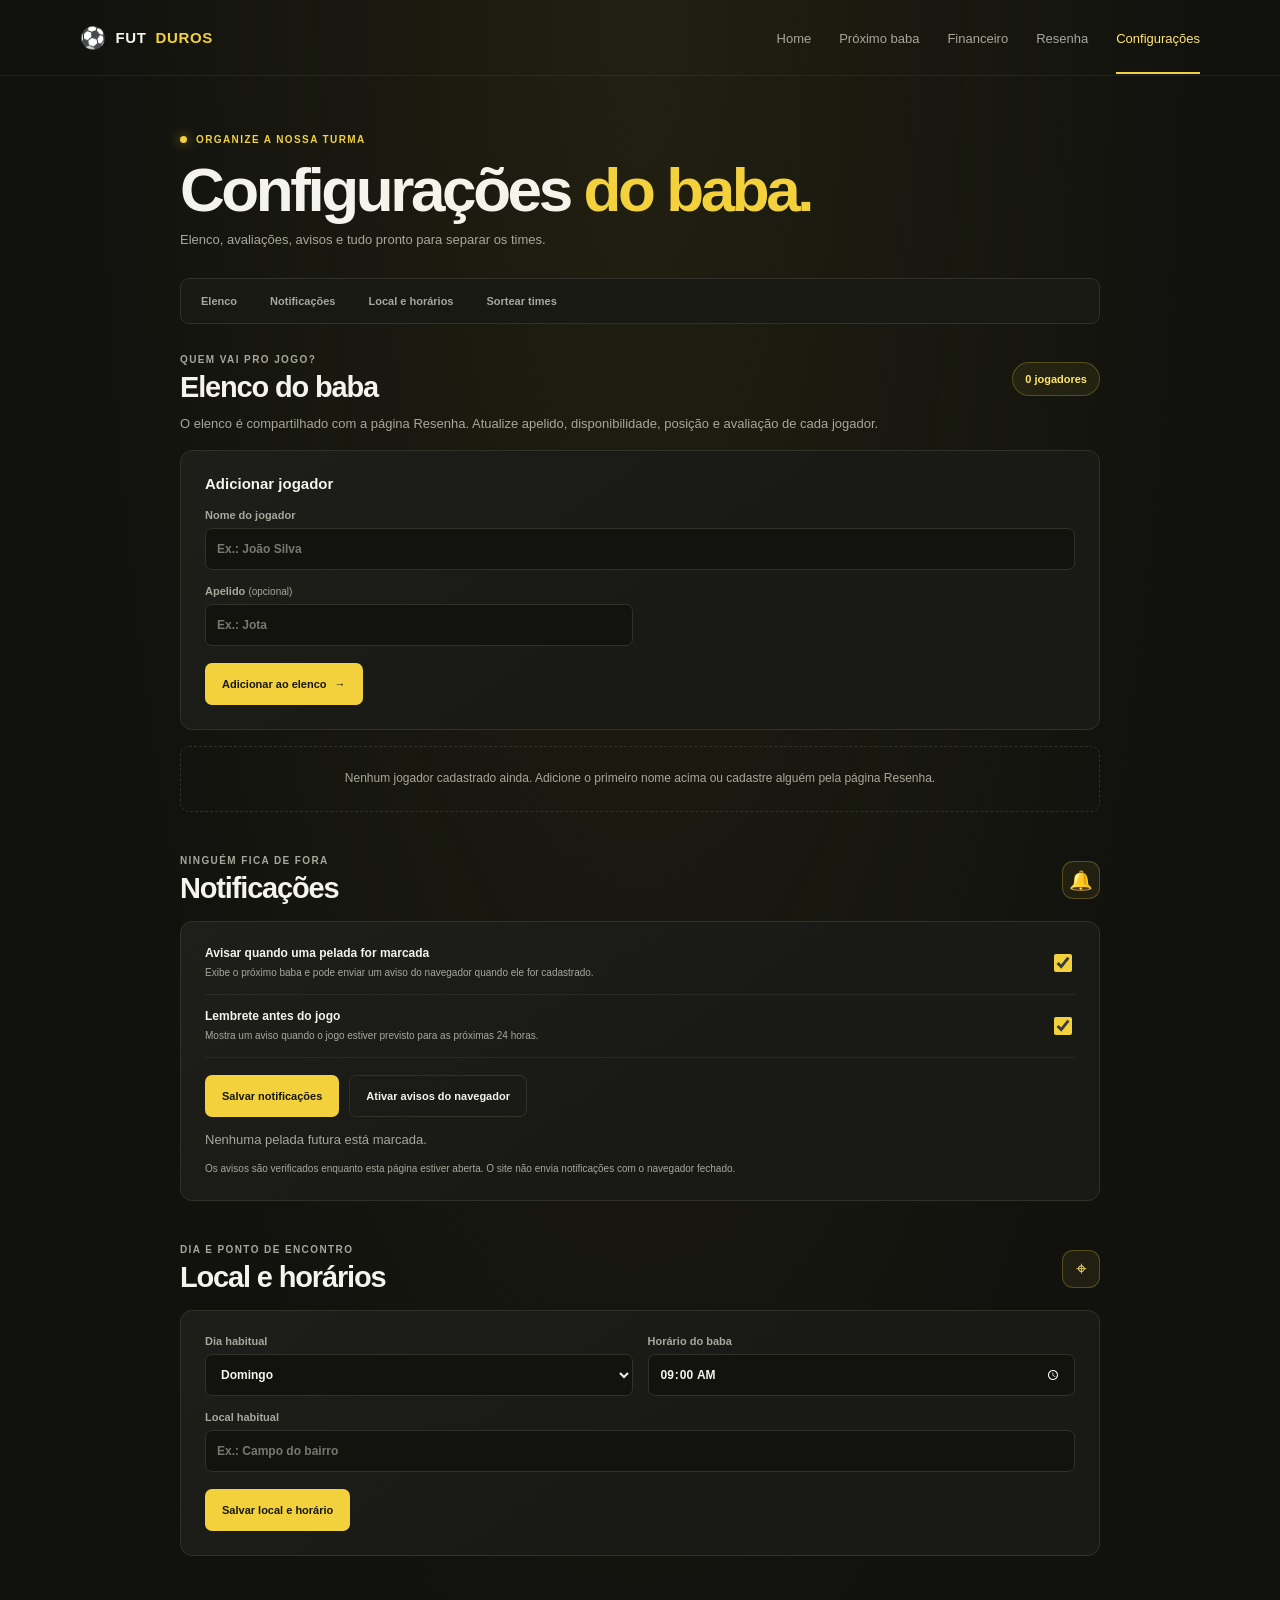
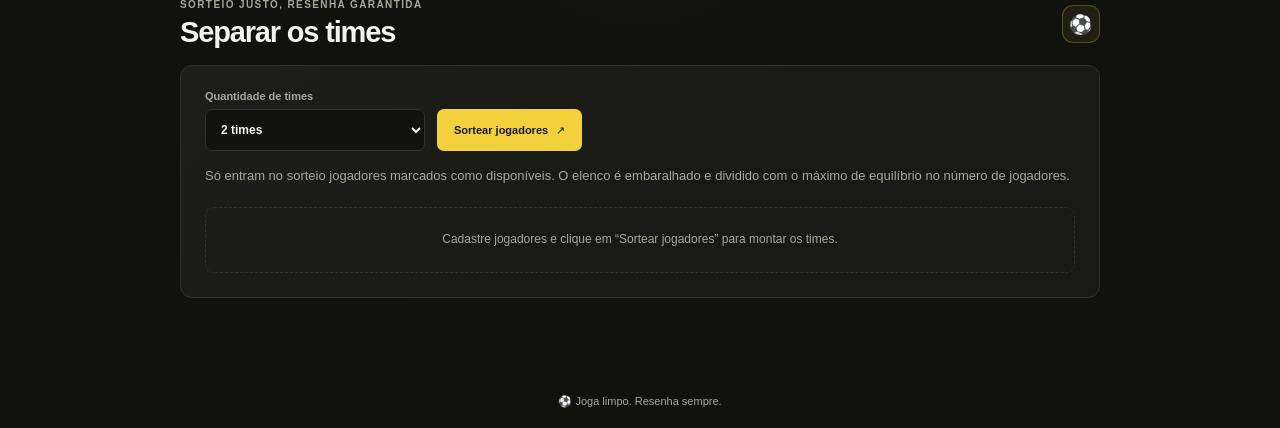
==== configurações.html @ 7fefebd0 "site" ====
<!DOCTYPE html>
<html lang="pt-BR">
<head>
    <meta charset="UTF-8">
    <meta name="viewport" content="width=device-width, initial-scale=1.0">
    <meta name="theme-color" content="#11120e">
    <meta name="description" content="Configure o elenco, as notificações e os horários do Fut Duros e Caloteiros.">
    <title>Configurações | Fut Duros e Caloteiros</title>
    <link rel="stylesheet" href="configuracoes.css">
    <script src="configuracoes.js" defer></script>
</head>
<body>
    <nav class="menu-navegacao" aria-label="Navegação principal">
        <a class="marca" href="index.html"><span class="marca-bola" aria-hidden="true">⚽</span> FUT <strong>DUROS</strong></a>
        <div class="links-navegacao">
            <a href="index.html">Home</a>
            <a href="proximobaba.html">Próximo baba</a>
            <a href="financeiro.html">Financeiro</a>
            <a href="resenha.html">Resenha</a>
            <a class="ativo" href="configurações.html" aria-current="page">Configurações</a>
        </div>
    </nav>

    <main class="conteudo-principal">
        <header class="cabecalho-pagina">
            <p class="sobretitulo"><span class="ponto-ao-vivo" aria-hidden="true"></span> ORGANIZE A NOSSA TURMA</p>
            <h1>Configurações <span>do baba.</span></h1>
            <p class="introducao">Elenco, avaliações, avisos e tudo pronto para separar os times.</p>
        </header>
        <p id="aviso-aplicacao" class="aviso-aplicacao" role="status" aria-live="polite"></p>

        <nav class="atalhos-configuracoes" aria-label="Seções de configurações">
            <a href="#elenco">Elenco</a>
            <a href="#notificacoes">Notificações</a>
            <a href="#agenda">Local e horários</a>
            <a href="#sorteio">Sortear times</a>
        </nav>

        <section id="elenco" class="secao-configuracoes" aria-labelledby="titulo-elenco">
            <div class="cabecalho-secao">
                <div>
                    <p class="rotulo">QUEM VAI PRO JOGO?</p>
                    <h2 id="titulo-elenco">Elenco do baba</h2>
                </div>
                <span id="total-jogadores" class="etiqueta-contagem">0 jogadores</span>
            </div>
            <p class="texto-apoio">O elenco é compartilhado com a página Resenha. Atualize apelido, disponibilidade, posição e avaliação de cada jogador.</p>

            <form id="formulario-jogador" class="cartao formulario-jogador">
                <h3>Adicionar jogador</h3>
                <div class="grade-campos">
                    <label class="campo campo-amplo">
                        <span>Nome do jogador</span>
                        <input id="nome-jogador" name="name" type="text" maxlength="50" autocomplete="name" placeholder="Ex.: João Silva" required>
                    </label>
                    <label class="campo">
                        <span>Apelido <small>(opcional)</small></span>
                        <input id="apelido-jogador" name="nickname" type="text" maxlength="30" placeholder="Ex.: Jota">
                    </label>
                </div>
                <div class="acoes-formulario">
                    <button class="botao botao-amarelo" type="submit">Adicionar ao elenco <span aria-hidden="true">→</span></button>
                </div>
            </form>

            <div id="lista-jogadores" class="lista-jogadores"></div>
            <p id="elenco-vazio" class="estado-vazio" hidden>Nenhum jogador cadastrado ainda. Adicione o primeiro nome acima ou cadastre alguém pela página Resenha.</p>
        </section>

        <section id="notificacoes" class="secao-configuracoes" aria-labelledby="titulo-notificacoes">
            <div class="cabecalho-secao">
                <div>
                    <p class="rotulo">NINGUÉM FICA DE FORA</p>
                    <h2 id="titulo-notificacoes">Notificações</h2>
                </div>
                <span class="icone-secao" aria-hidden="true">🔔</span>
            </div>
            <form id="formulario-notificacoes" class="cartao formulario-configuracoes">
                <label class="opcao-notificacao">
                    <span><strong>Avisar quando uma pelada for marcada</strong><small>Exibe o próximo baba e pode enviar um aviso do navegador quando ele for cadastrado.</small></span>
                    <input id="notificar-novo-jogo" type="checkbox">
                </label>
                <label class="opcao-notificacao">
                    <span><strong>Lembrete antes do jogo</strong><small>Mostra um aviso quando o jogo estiver previsto para as próximas 24 horas.</small></span>
                    <input id="notificar-lembrete" type="checkbox">
                </label>
                <div class="acoes-formulario">
                    <button class="botao botao-amarelo" type="submit">Salvar notificações</button>
                    <button id="botao-permissao-notificacao" class="botao botao-contorno" type="button">Ativar avisos do navegador</button>
                </div>
                <p id="status-permissao-notificacao" class="texto-apoio texto-status" aria-live="polite"></p>
                <p id="resumo-notificacoes" class="texto-apoio texto-status" aria-live="polite"></p>
                <p class="nota-local">Os avisos são verificados enquanto esta página estiver aberta. O site não envia notificações com o navegador fechado.</p>
            </form>
        </section>

        <section id="agenda" class="secao-configuracoes" aria-labelledby="titulo-agenda">
            <div class="cabecalho-secao">
                <div>
                    <p class="rotulo">DIA E PONTO DE ENCONTRO</p>
                    <h2 id="titulo-agenda">Local e horários</h2>
                </div>
                <span class="icone-secao" aria-hidden="true">⌖</span>
            </div>
            <form id="formulario-agenda" class="cartao formulario-configuracoes">
                <div class="grade-campos">
                    <label class="campo">
                        <span>Dia habitual</span>
                        <select id="dia-baba" name="day">
                            <option value="domingo">Domingo</option>
                            <option value="segunda">Segunda-feira</option>
                            <option value="terca">Terça-feira</option>
                            <option value="quarta">Quarta-feira</option>
                            <option value="quinta">Quinta-feira</option>
                            <option value="sexta">Sexta-feira</option>
                            <option value="sabado">Sábado</option>
                        </select>
                    </label>
                    <label class="campo">
                        <span>Horário do baba</span>
                        <input id="horario-baba" name="time" type="time" required>
                    </label>
                    <label class="campo campo-amplo">
                        <span>Local habitual</span>
                        <input id="local-baba" name="location" type="text" maxlength="100" placeholder="Ex.: Campo do bairro" required>
                    </label>
                </div>
                <div class="acoes-formulario">
                    <button class="botao botao-amarelo" type="submit">Salvar local e horário</button>
                </div>
            </form>
        </section>

        <section id="sorteio" class="secao-configuracoes" aria-labelledby="titulo-sorteio">
            <div class="cabecalho-secao">
                <div>
                    <p class="rotulo">SORTEIO JUSTO, RESENHA GARANTIDA</p>
                    <h2 id="titulo-sorteio">Separar os times</h2>
                </div>
                <span class="icone-secao" aria-hidden="true">⚽</span>
            </div>
            <div class="cartao painel-sorteio">
                <div class="controles-sorteio">
                    <label class="campo">
                        <span>Quantidade de times</span>
                        <select id="quantidade-times">
                            <option value="2">2 times</option>
                            <option value="3">3 times</option>
                            <option value="4">4 times</option>
                        </select>
                    </label>
                    <button id="botao-sortear" class="botao botao-amarelo" type="button">Sortear jogadores <span aria-hidden="true">↗</span></button>
                </div>
                <p class="texto-apoio">Só entram no sorteio jogadores marcados como disponíveis. O elenco é embaralhado e dividido com o máximo de equilíbrio no número de jogadores.</p>
                <div id="resultado-sorteio" class="resultado-sorteio" aria-live="polite">
                    <p class="estado-vazio">Cadastre jogadores e clique em “Sortear jogadores” para montar os times.</p>
                </div>
            </div>
        </section>
    </main>
    <footer class="rodape">⚽ Joga limpo. Resenha sempre.</footer>
</body>
</html>
---- configuracoes.css ----
:root {
    color-scheme: dark;
    --fundo: #11120e;
    --superficie: #191a15;
    --superficie-clara: #20211b;
    --amarelo: #f2d13d;
    --amarelo-claro: #ffe66c;
    --texto: #f4f3ec;
    --texto-suave: #a7a79b;
    --borda: #303128;
    --verde: #9edb7b;
    --vermelho: #ee9489;
    font-family: 'Segoe UI', Arial, sans-serif;
    color: var(--texto);
    background: var(--fundo);
    font-synthesis: none;
    text-rendering: optimizeLegibility;
}

* {
    box-sizing: border-box;
}

body {
    min-width: 320px;
    min-height: 100vh;
    margin: 0;
    background:
        radial-gradient(ellipse at 50% 0, rgb(242 209 61 / 7%), transparent 35rem),
        var(--fundo);
}

button,
input,
select {
    font: inherit;
}

button,
a,
input,
select {
    -webkit-tap-highlight-color: transparent;
}

button:focus-visible,
a:focus-visible,
input:focus-visible,
select:focus-visible {
    outline: 2px solid var(--amarelo-claro);
    outline-offset: 3px;
}

[hidden] {
    display: none !important;
}

.menu-navegacao {
    display: flex;
    min-height: 76px;
    align-items: center;
    justify-content: space-between;
    gap: 24px;
    padding: 0 max(6vw, calc((100vw - 1120px) / 2));
    border-bottom: 1px solid rgb(255 255 255 / 6%);
}

.marca {
    display: inline-flex;
    align-items: center;
    gap: 9px;
    color: var(--texto);
    font-size: 15px;
    font-weight: 600;
    letter-spacing: .04em;
    text-decoration: none;
    white-space: nowrap;
}

.marca strong {
    color: var(--amarelo);
    font-weight: 700;
}

.marca-bola {
    font-size: 21px;
}

.links-navegacao {
    display: flex;
    align-items: center;
    gap: 28px;
}

.links-navegacao a {
    position: relative;
    padding: 29px 0 27px;
    color: var(--texto-suave);
    font-size: 13px;
    text-decoration: none;
    transition: color .18s ease;
}

.links-navegacao a:hover,
.links-navegacao a.ativo {
    color: var(--amarelo-claro);
}

.links-navegacao a.ativo::after {
    position: absolute;
    right: 0;
    bottom: -1px;
    left: 0;
    height: 2px;
    background: var(--amarelo);
    content: '';
}

.conteudo-principal {
    width: min(100% - 40px, 920px);
    margin: 0 auto;
    padding: 58px 0 34px;
}

.cabecalho-pagina {
    margin: 0 0 27px;
}

.sobretitulo,
.rotulo {
    margin: 0;
    color: var(--texto-suave);
    font-size: 10px;
    font-weight: 700;
    letter-spacing: .14em;
}

.sobretitulo {
    display: flex;
    align-items: center;
    gap: 9px;
    color: var(--amarelo);
}

.ponto-ao-vivo {
    width: 7px;
    height: 7px;
    flex: 0 0 auto;
    border-radius: 50%;
    background: var(--amarelo);
    box-shadow: 0 0 12px rgb(242 209 61 / 65%);
}

h1,
h2,
h3,
p {
    overflow-wrap: anywhere;
}

.cabecalho-pagina h1 {
    margin: 12px 0 7px;
    font-size: clamp(42px, 7vw, 62px);
    letter-spacing: -.055em;
    line-height: 1.05;
}

.cabecalho-pagina h1 span {
    color: var(--amarelo);
}

.introducao,
.texto-apoio {
    margin: 0;
    color: var(--texto-suave);
    font-size: 13px;
    line-height: 1.7;
}

.aviso-aplicacao {
    margin: -10px 0 17px;
    color: var(--verde);
    font-size: 12px;
}

.aviso-aplicacao.erro {
    color: var(--vermelho);
}

.aviso-aplicacao:empty {
    display: none;
}

.atalhos-configuracoes {
    position: sticky;
    z-index: 3;
    top: 8px;
    display: flex;
    gap: 7px;
    margin-bottom: 30px;
    padding: 7px;
    overflow-x: auto;
    border: 1px solid var(--borda);
    border-radius: 9px;
    background: rgb(25 26 21 / 95%);
    backdrop-filter: blur(12px);
    scrollbar-width: thin;
}

.atalhos-configuracoes a {
    flex: 0 0 auto;
    padding: 9px 13px;
    border-radius: 6px;
    color: var(--texto-suave);
    font-size: 11px;
    font-weight: 600;
    text-decoration: none;
    transition: background .18s ease, color .18s ease;
}

.atalhos-configuracoes a:hover,
.atalhos-configuracoes a:focus-visible {
    background: rgb(242 209 61 / 9%);
    color: var(--amarelo-claro);
}

.secao-configuracoes {
    margin: 0 0 43px;
    scroll-margin-top: 85px;
}

.cabecalho-secao {
    display: flex;
    align-items: center;
    justify-content: space-between;
    gap: 18px;
    margin-bottom: 16px;
}

.cabecalho-secao h2 {
    margin: 6px 0 0;
    font-size: clamp(23px, 4vw, 29px);
    letter-spacing: -.04em;
}

.etiqueta-contagem,
.icone-secao {
    display: inline-grid;
    min-height: 34px;
    flex: 0 0 auto;
    align-items: center;
    justify-content: center;
    padding: 0 12px;
    border: 1px solid rgb(242 209 61 / 25%);
    border-radius: 999px;
    background: rgb(242 209 61 / 7%);
    color: var(--amarelo-claro);
    font-size: 11px;
    font-weight: 700;
}

.icone-secao {
    width: 38px;
    height: 38px;
    padding: 0;
    border-radius: 11px;
    font-size: 19px;
}

.secao-configuracoes > .texto-apoio {
    margin: -7px 0 15px;
}

.cartao {
    border: 1px solid var(--borda);
    border-radius: 12px;
    background: linear-gradient(145deg, rgb(255 255 255 / 2%), transparent 55%), var(--superficie);
}

.formulario-jogador,
.formulario-configuracoes,
.painel-sorteio {
    padding: clamp(17px, 4vw, 24px);
}

.formulario-jogador {
    margin-bottom: 16px;
}

.formulario-jogador h3 {
    margin: 0 0 17px;
    font-size: 15px;
}

.grade-campos {
    display: grid;
    grid-template-columns: repeat(2, minmax(0, 1fr));
    gap: 15px;
}

.campo {
    display: grid;
    min-width: 0;
    gap: 7px;
    color: var(--texto-suave);
    font-size: 11px;
    font-weight: 600;
}

.campo-amplo {
    grid-column: span 2;
}

.campo small {
    color: var(--texto-suave);
    font-size: 10px;
    font-weight: 400;
}

.campo input,
.campo select {
    width: 100%;
    min-height: 42px;
    padding: 0 11px;
    border: 1px solid var(--borda);
    border-radius: 7px;
    background: #12130f;
    color: var(--texto);
    font-size: 12px;
}

.campo input::placeholder {
    color: #77786e;
}

.acoes-formulario {
    display: flex;
    flex-wrap: wrap;
    gap: 10px;
    margin-top: 17px;
}

.botao {
    display: inline-flex;
    min-height: 42px;
    align-items: center;
    justify-content: center;
    gap: 8px;
    padding: 0 16px;
    border: 1px solid transparent;
    border-radius: 7px;
    cursor: pointer;
    font-size: 11px;
    font-weight: 700;
    transition: transform .18s ease, background .18s ease, border-color .18s ease;
}

.botao:hover {
    transform: translateY(-1px);
}

.botao-amarelo {
    background: var(--amarelo);
    color: #17170f;
}

.botao-amarelo:hover {
    background: var(--amarelo-claro);
}

.botao-contorno {
    border-color: var(--borda);
    background: transparent;
    color: var(--texto);
}

.botao-contorno:hover {
    border-color: rgb(242 209 61 / 55%);
    background: rgb(242 209 61 / 7%);
}

.lista-jogadores {
    display: grid;
    grid-template-columns: repeat(2, minmax(0, 1fr));
    gap: 12px;
}

.jogador-cartao {
    min-width: 0;
    padding: 15px;
}

.jogador-cabecalho {
    display: flex;
    align-items: center;
    gap: 11px;
    margin-bottom: 15px;
}

.jogador-avatar {
    display: grid;
    width: 39px;
    height: 39px;
    flex: 0 0 auto;
    place-items: center;
    border: 1px solid rgb(242 209 61 / 25%);
    border-radius: 50%;
    background: rgb(242 209 61 / 8%);
    color: var(--amarelo);
    font-size: 15px;
    font-weight: 700;
}

.jogador-identidade {
    min-width: 0;
    flex: 1;
}

.jogador-identidade h3 {
    margin: 0;
    overflow: hidden;
    font-size: 14px;
    text-overflow: ellipsis;
    white-space: nowrap;
}

.jogador-identidade p {
    margin: 4px 0 0;
    color: var(--texto-suave);
    font-size: 10px;
}

.etiqueta-status {
    flex: 0 0 auto;
    padding: 5px 8px;
    border-radius: 999px;
    font-size: 9px;
    font-weight: 700;
}

.status-available {
    background: rgb(158 219 123 / 12%);
    color: var(--verde);
}

.status-absent,
.status-injured {
    background: rgb(238 148 137 / 12%);
    color: var(--vermelho);
}

.formulario-perfil {
    display: grid;
    grid-template-columns: repeat(2, minmax(0, 1fr));
    gap: 12px;
}

.acoes-perfil {
    grid-column: 1 / -1;
}

.acoes-perfil .botao {
    width: 100%;
    min-height: 37px;
}

.estado-vazio {
    margin: 0;
    padding: 22px;
    border: 1px dashed var(--borda);
    border-radius: 9px;
    color: var(--texto-suave);
    font-size: 12px;
    line-height: 1.65;
    text-align: center;
}

.formulario-configuracoes .grade-campos {
    margin-bottom: 3px;
}

.opcao-notificacao {
    display: flex;
    align-items: center;
    justify-content: space-between;
    gap: 15px;
    padding: 14px 0;
    border-bottom: 1px solid rgb(255 255 255 / 6%);
    cursor: pointer;
}

.opcao-notificacao:first-child {
    padding-top: 0;
}

.opcao-notificacao span {
    display: grid;
    gap: 5px;
}

.opcao-notificacao strong {
    font-size: 12px;
}

.opcao-notificacao small {
    color: var(--texto-suave);
    font-size: 10px;
    line-height: 1.5;
}

.opcao-notificacao input {
    width: 18px;
    height: 18px;
    flex: 0 0 auto;
    accent-color: var(--amarelo);
    cursor: pointer;
}

.texto-status:not(:empty) {
    margin-top: 12px;
}

.nota-local {
    margin: 10px 0 0;
    color: var(--texto-suave);
    font-size: 10px;
    line-height: 1.5;
}

.controles-sorteio {
    display: flex;
    align-items: end;
    gap: 12px;
    margin-bottom: 14px;
}

.controles-sorteio .campo {
    width: min(100%, 220px);
}

.painel-sorteio > .texto-apoio {
    margin-bottom: 20px;
}

.grade-times {
    display: grid;
    grid-template-columns: repeat(2, minmax(0, 1fr));
    gap: 12px;
}

.time-cartao {
    min-width: 0;
    padding: 15px;
    border: 1px solid var(--borda);
    border-radius: 10px;
    background: var(--superficie-clara);
}

.time-cabecalho {
    display: flex;
    align-items: center;
    justify-content: space-between;
    gap: 8px;
    padding-bottom: 12px;
    border-bottom: 1px solid var(--borda);
}

.time-cabecalho h3 {
    margin: 0;
    color: var(--amarelo);
    font-size: 16px;
}

.lista-time {
    display: grid;
    gap: 9px;
    margin: 14px 0;
    padding: 0;
    list-style: none;
}

.jogador-time {
    display: grid;
    gap: 3px;
}

.jogador-time strong {
    font-size: 12px;
}

.jogador-time span {
    color: var(--texto-suave);
    font-size: 10px;
}

.media-time {
    margin: 0;
    padding-top: 11px;
    border-top: 1px solid var(--borda);
    color: var(--texto-suave);
    font-size: 10px;
}

.rodape {
    padding: 20px;
    color: var(--texto-suave);
    font-size: 11px;
    text-align: center;
}

@media (max-width: 700px) {
    .menu-navegacao {
        align-items: flex-start;
        flex-direction: column;
        gap: 0;
        padding: 16px 20px 0;
    }

    .links-navegacao {
        width: 100%;
        gap: 21px;
        overflow-x: auto;
    }

    .links-navegacao a {
        flex: 0 0 auto;
        padding: 17px 0 15px;
        font-size: 12px;
    }

    .conteudo-principal {
        width: min(100% - 32px, 560px);
        padding-top: 38px;
    }

    .lista-jogadores {
        grid-template-columns: 1fr;
    }
}

@media (max-width: 480px) {
    .grade-campos,
    .formulario-perfil {
        grid-template-columns: 1fr;
    }

    .campo-amplo,
    .acoes-perfil {
        grid-column: auto;
    }

    .controles-sorteio {
        align-items: stretch;
        flex-direction: column;
    }

    .controles-sorteio .campo,
    .controles-sorteio .botao {
        width: 100%;
    }

    .grade-times {
        grid-template-columns: 1fr;
    }

    .acoes-formulario .botao {
        width: 100%;
    }
}

@media (prefers-reduced-motion: reduce) {
    *,
    *::before,
    *::after {
        scroll-behavior: auto !important;
        transition-duration: .01ms !important;
    }
}
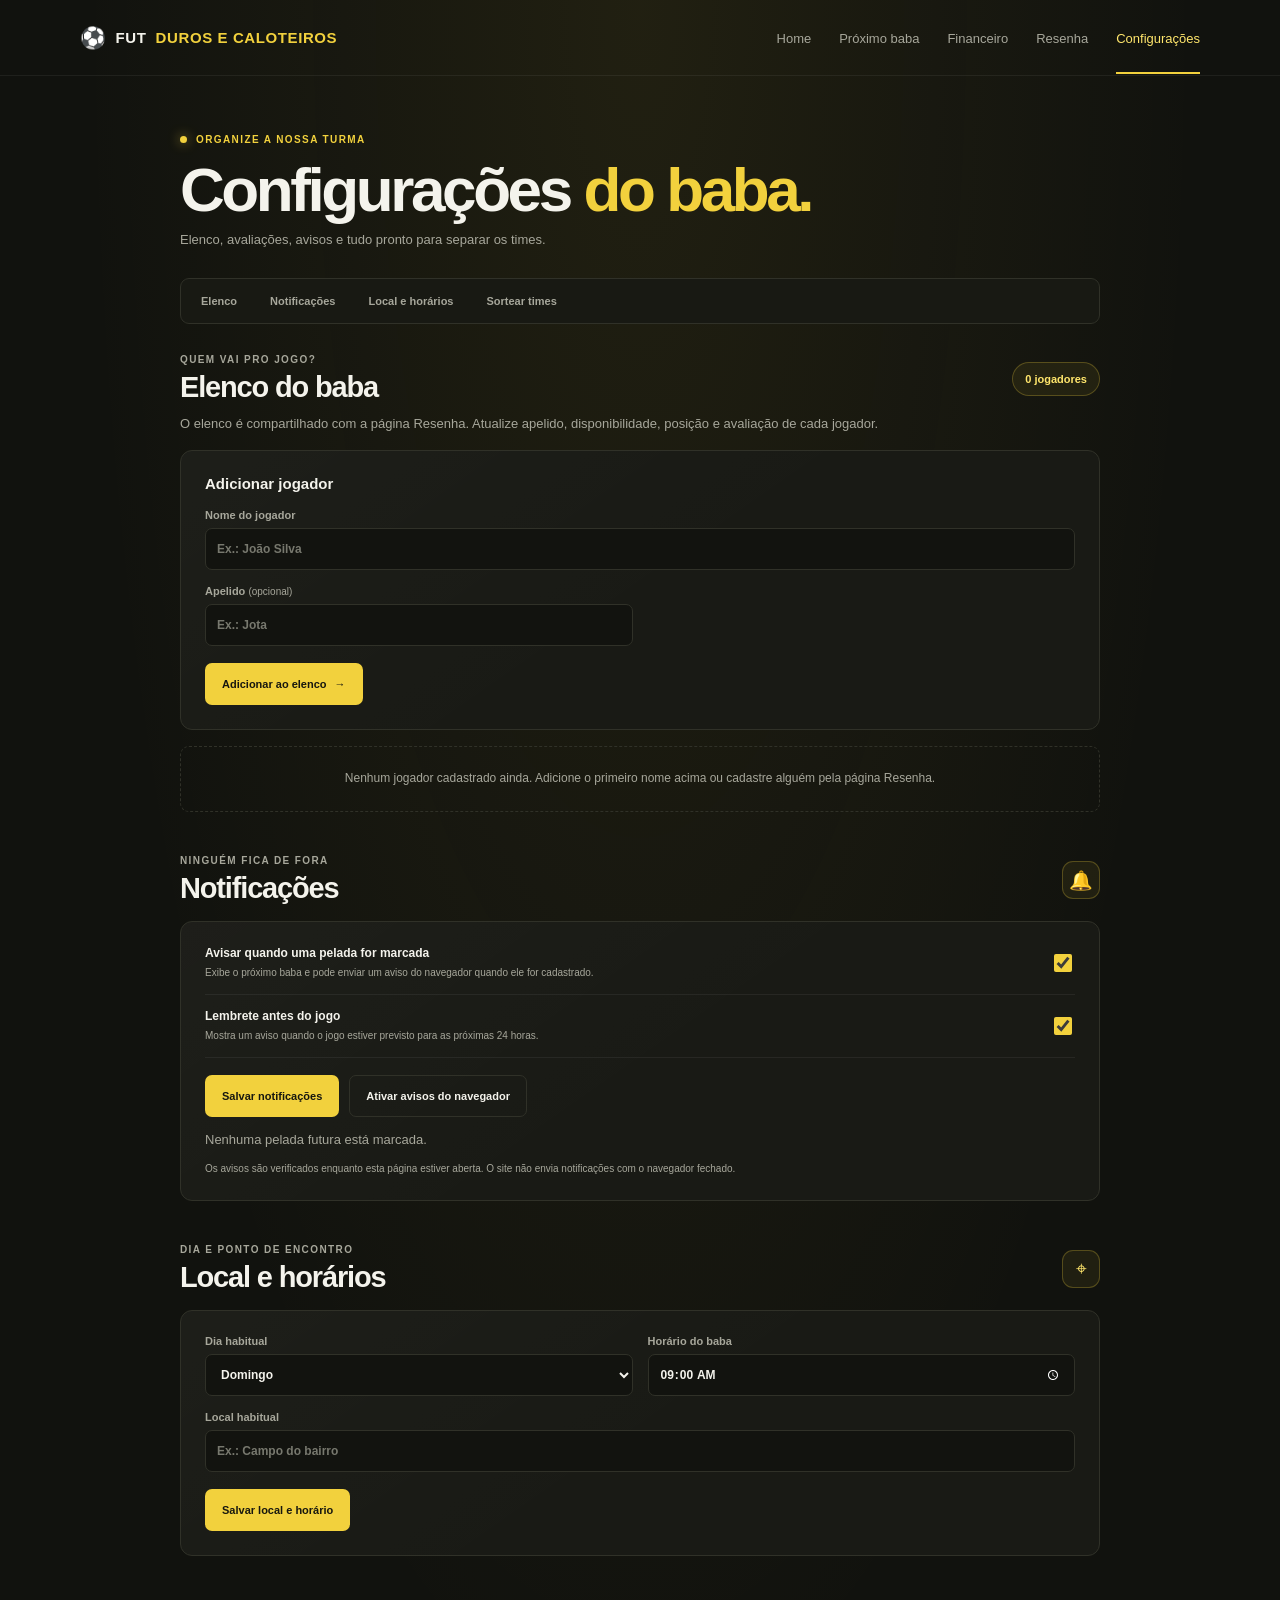
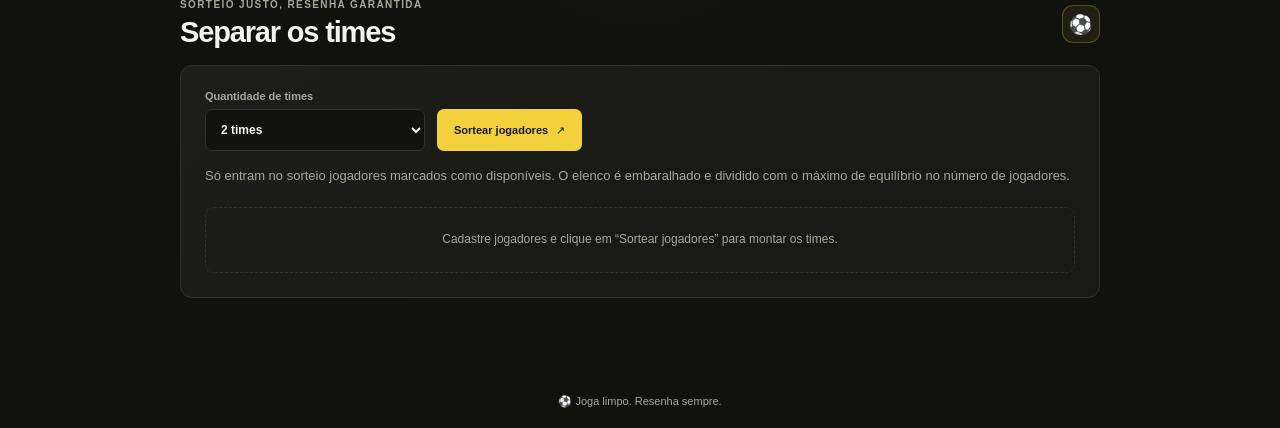
==== commit 83c3e565: "Atualizado2" ====
--- a/configurações.html
+++ b/configurações.html
@@ -11,7 +11,7 @@
 </head>
 <body>
     <nav class="menu-navegacao" aria-label="Navegação principal">
-        <a class="marca" href="index.html"><span class="marca-bola" aria-hidden="true">⚽</span> FUT <strong>DUROS</strong></a>
+        <a class="marca" href="index.html"><span class="marca-bola" aria-hidden="true">⚽</span> FUT <strong>DUROS E CALOTEIROS</strong></a>
         <div class="links-navegacao">
             <a href="index.html">Home</a>
             <a href="proximobaba.html">Próximo baba</a>
--- a/configuracoes.css
+++ b/configuracoes.css
@@ -456,12 +456,26 @@
 }
 
 .acoes-perfil {
+    display: grid;
+    grid-template-columns: repeat(2, minmax(0, 1fr));
     grid-column: 1 / -1;
+    gap: 8px;
 }
 
 .acoes-perfil .botao {
     width: 100%;
     min-height: 37px;
+}
+
+.botao-remover-jogador {
+    border-color: rgb(238 148 137 / 40%);
+    background: rgb(238 148 137 / 7%);
+    color: var(--vermelho);
+}
+
+.botao-remover-jogador:hover {
+    border-color: var(--vermelho);
+    background: rgb(238 148 137 / 13%);
 }
 
 .estado-vazio {
